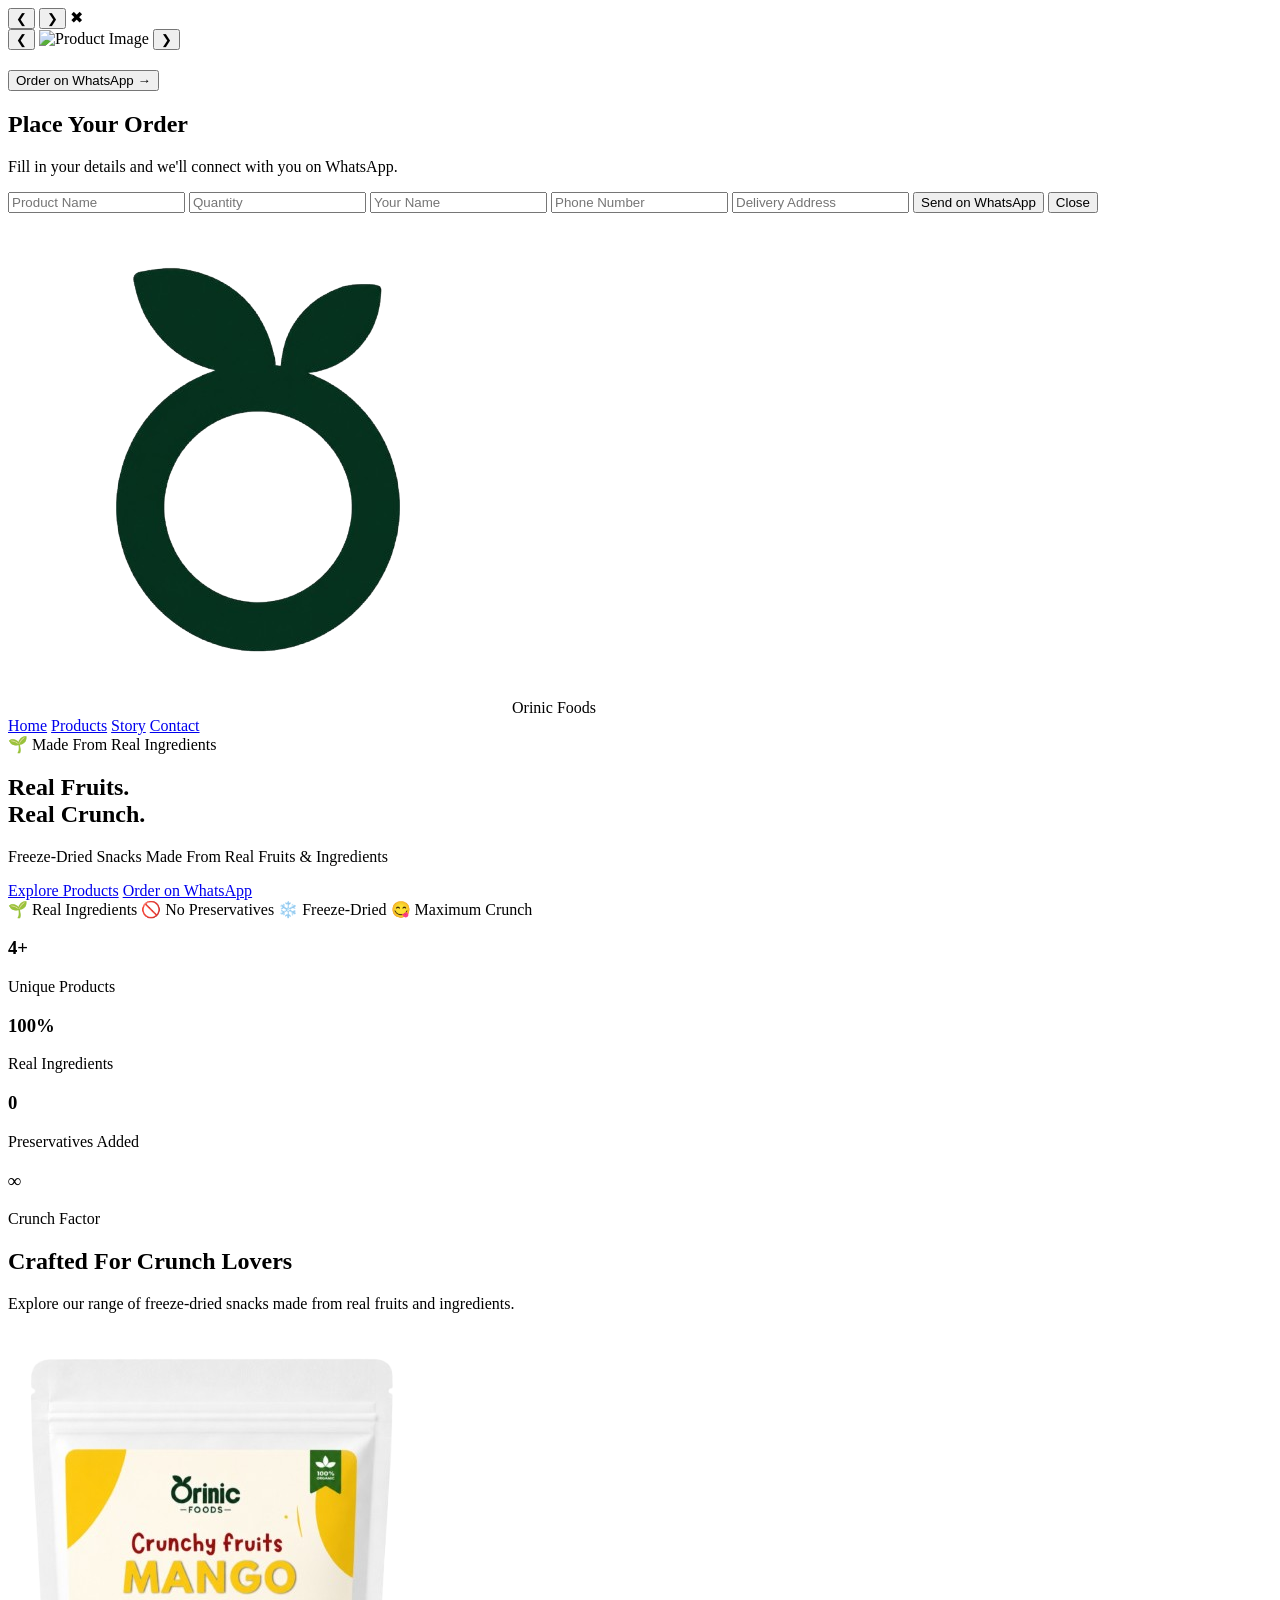
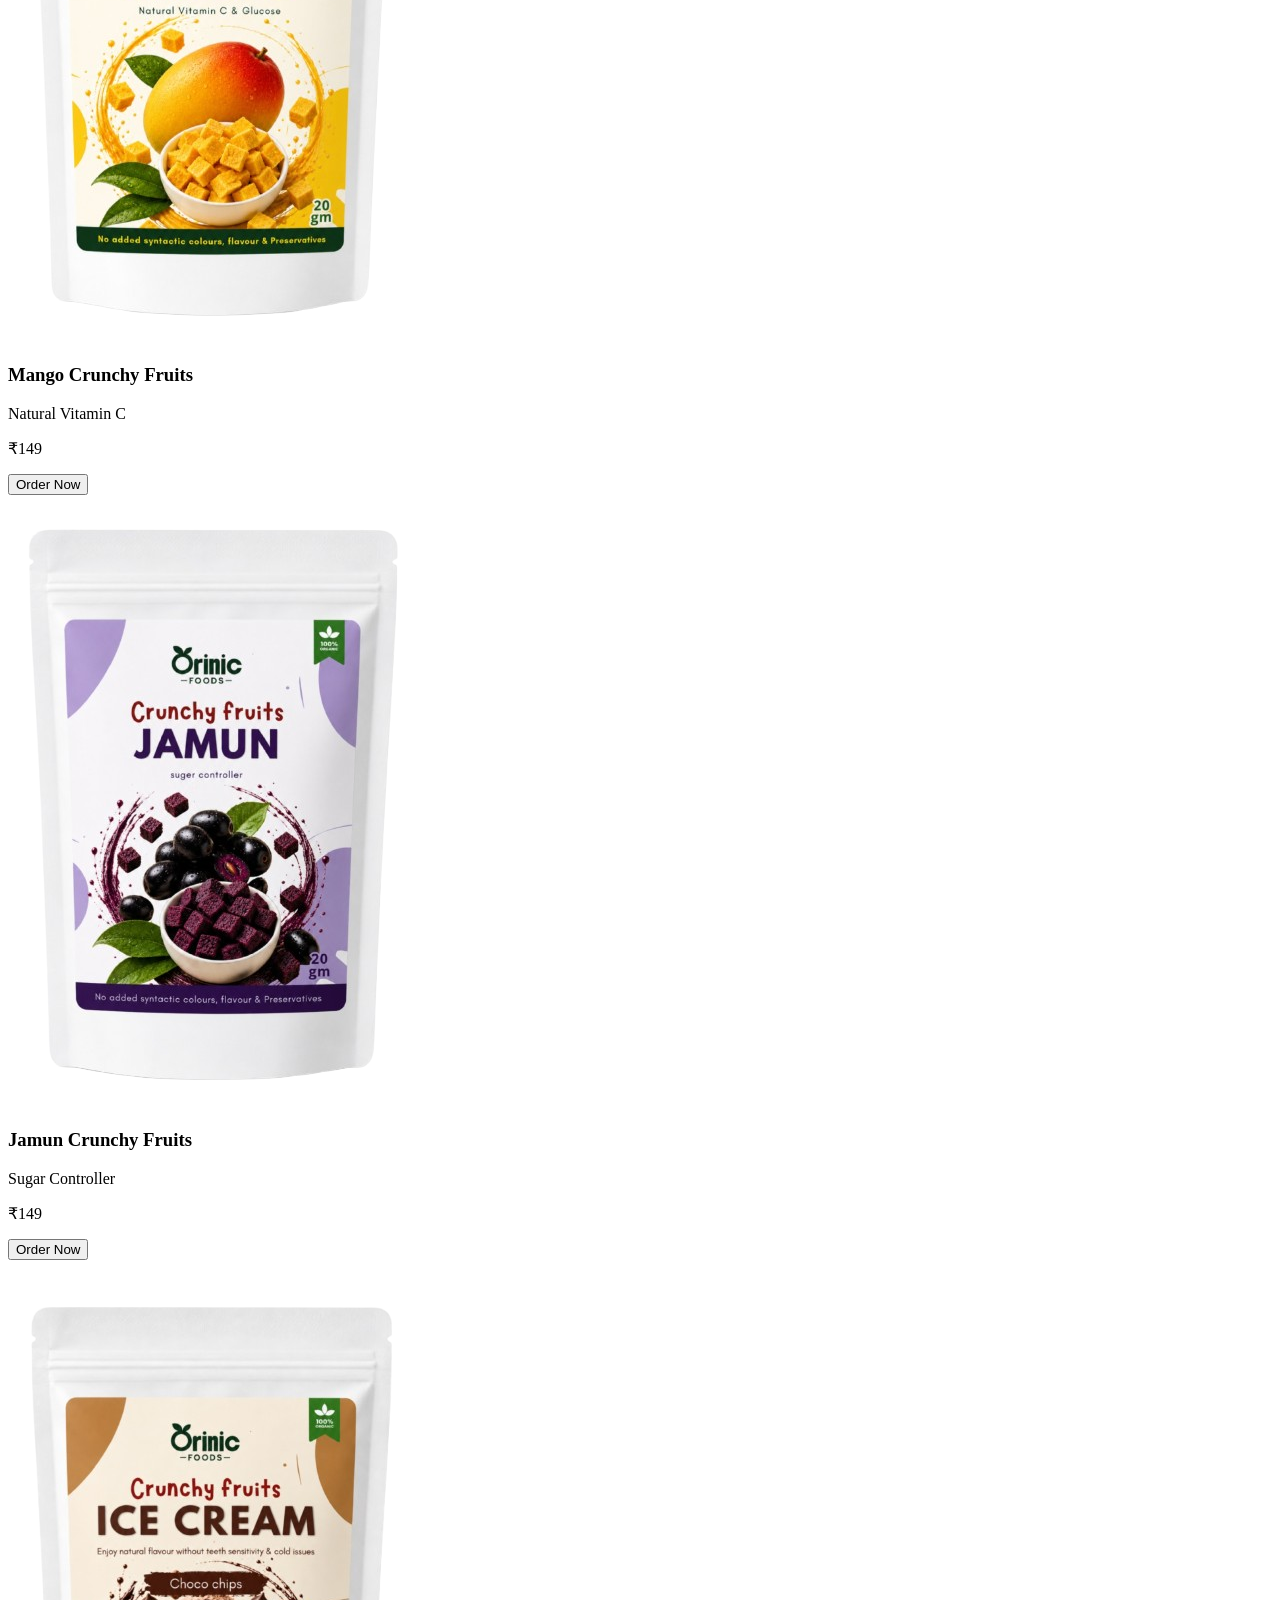
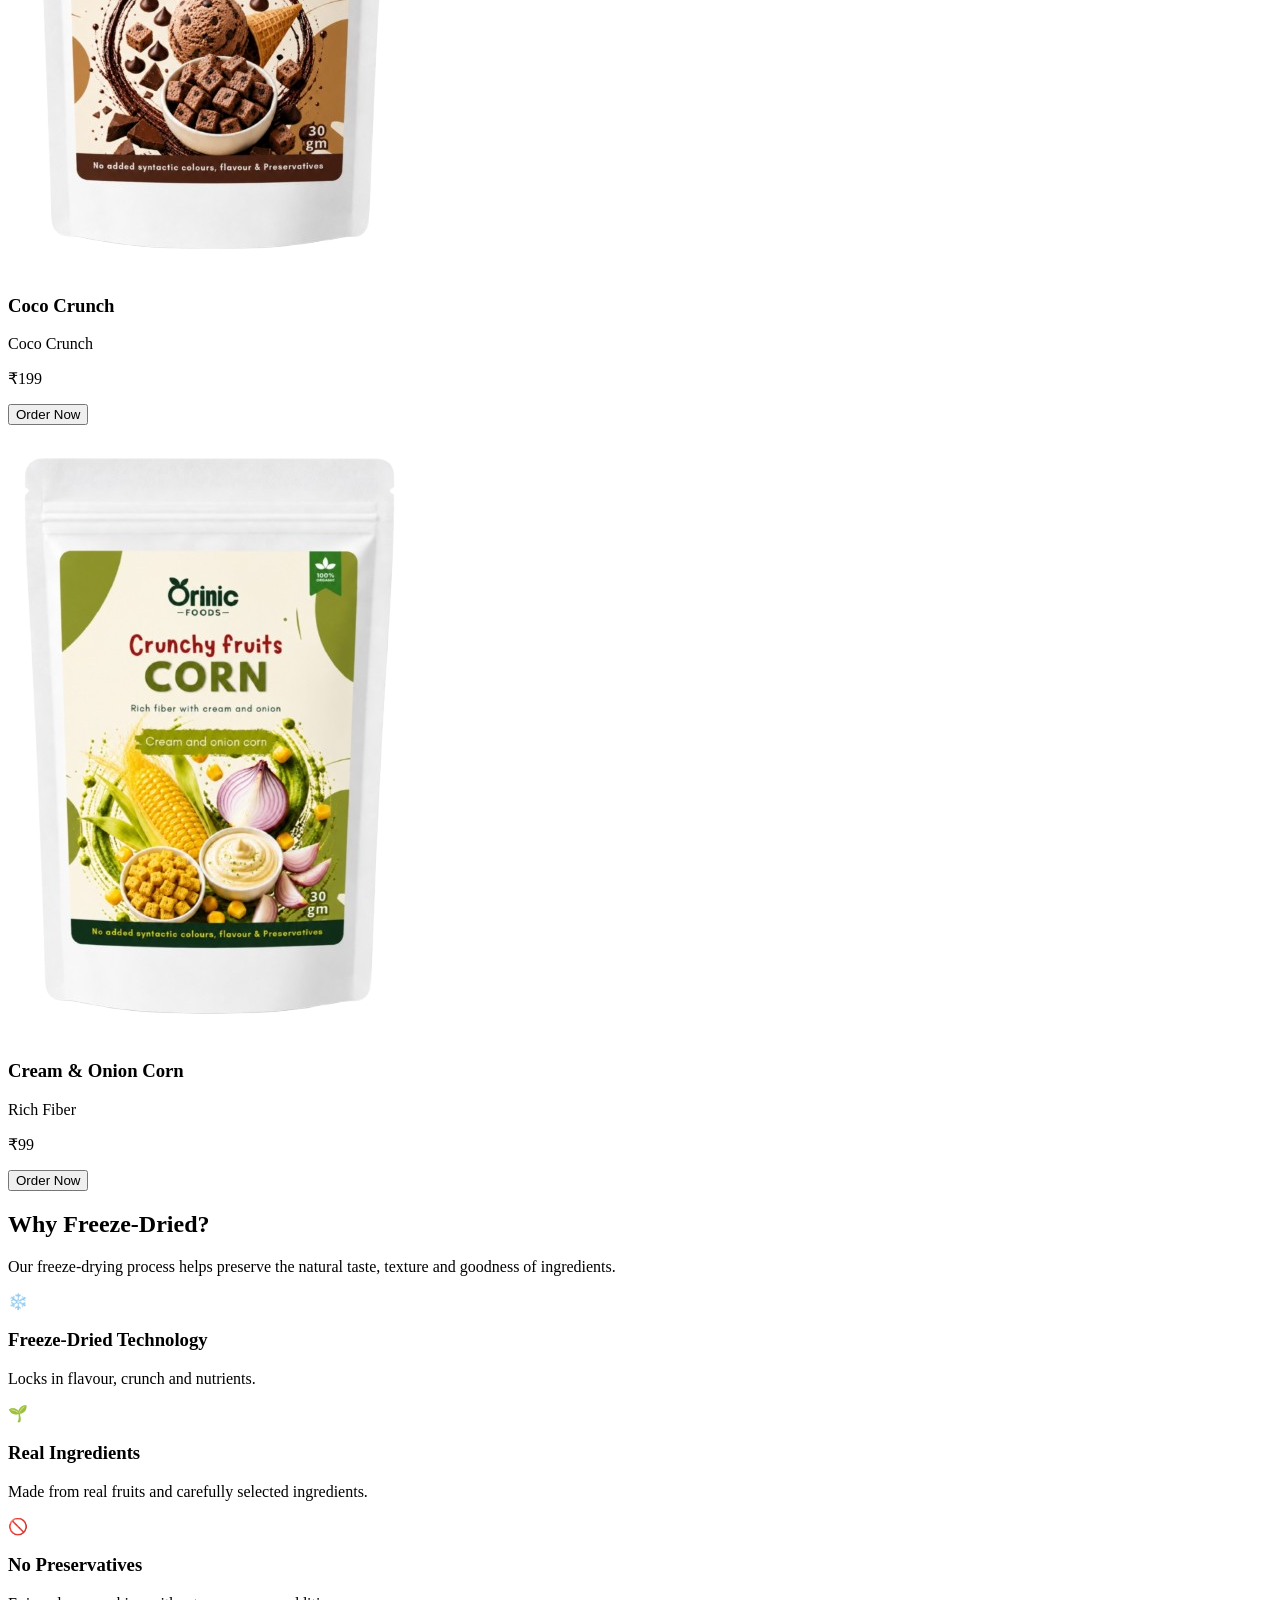
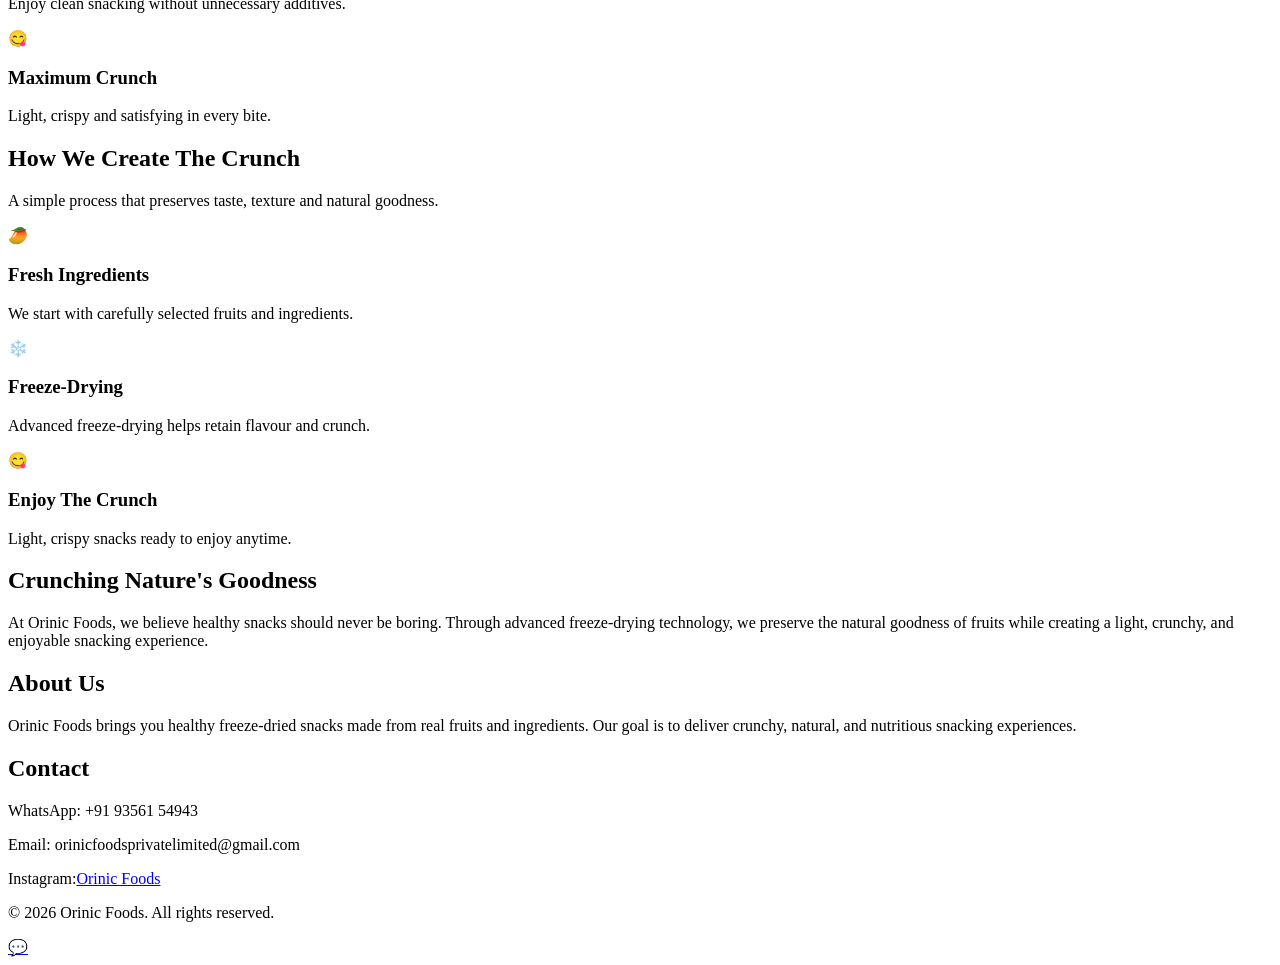
==== index.html @ 180bdda5 "Fix homepage filename for Vercel" ====
<!DOCTYPE html>
<html lang="en">
<head>
  <meta charset="UTF-8">
  <meta name="viewport" content="width=device-width, initial-scale=1.0">
  <link rel="icon" type="image/png" href="images/logo.png">
  <title>Orinic Foods</title>

  <link rel="stylesheet" href="style.css">

  <!-- Google Font (clean premium style) -->
  <link href="https://fonts.googleapis.com/css2?family=DM+Serif+Display&family=Inter:wght@300;400;500;600;700&display=swap" rel="stylesheet">
  <meta name="description" content="Orinic Foods - Healthy freeze dried crunchy snacks made from real fruits. Order now on WhatsApp.">
  <meta name="keywords" content="freeze dried snacks, healthy snacks, crunchy fruits, Orinic Foods">
  <meta name="author" content="Orinic Foods">
</head>

<body>

  <div id="detailsModal" class="modal">

  <div class="modal-content product-modal">
    <button id="prevProduct"
    class="product-switch-btn product-left">
    ❮
    </button>

    <button id="nextProduct"
    class="product-switch-btn product-right">
    ❯
    </button>

    <span class="close-btn"
    onclick="closeDetails()">✖</span>

    <div class="product-layout">

            <div class="product-gallery">

        <button id="prevImage" class="gallery-btn gallery-left">
          ❮
        </button>

        <img id="detailImage"
        class="main-product-image"
        src=""
        alt="Product Image">

        <button id="nextImage" class="gallery-btn gallery-right">
          ❯
        </button>

        <div class="gallery-dots">
          <span class="dot active"></span>
          <span class="dot"></span>
          <span class="dot"></span>
        </div>

      </div>

      <div class="product-info">

        <h2 id="detailTitle"></h2>

        <p id="detailPrice" class="price"></p>

        <p id="detailTagline"
        class="tagline"></p>

        <p id="detailDescription"
        class="description"></p>

        <div class="benefits-list"
        id="detailBenefits">
        </div>

        <button id="detailOrderBtn"
        class="btn primary">
          Order on WhatsApp →
        </button>

      </div>

    </div>

  </div>

  </div>

  <!-- WHATSAPP ORDER MODAL -->
  <div id="orderModal" class="modal">

    <div class="modal-content">

      <h2>Place Your Order</h2>

      <p class="order-subtitle">
      Fill in your details and we'll connect with you on WhatsApp.
      </p>

      <input type="text" id="productName" placeholder="Product Name">
      <input type="number" id="quantity" placeholder="Quantity">
      <input type="text" id="customerName" class="full-width" placeholder="Your Name">
      <input type="text" id="phone" placeholder="Phone Number">
      <input type="text" id="address" placeholder="Delivery Address">

      <button class="send-btn" onclick="sendWhatsApp()">Send on WhatsApp</button>
      <button class="close-order-btn" onclick="closeModal()">Close</button>

    </div>

  </div>
  <!-- NAVBAR -->
  <header class="navbar">
    <div class="logo">

    <img src="images/logo.png" alt="Orinic Foods">

    <span>Orinic Foods</span>

    </div>

    <nav>
      <a href="#">Home</a>
      <a href="#products">Products</a>
      <a href="#process">Story</a>
      <a href="#about">Contact</a>
    </nav>
  </header>


  <!-- HERO SECTION -->
  <section class="hero">
    
    <div class="hero-text">
      <div class="hero-badge">
      🌱 Made From Real Ingredients
      </div>

      <h1>
      Real Fruits.<br>
      Real Crunch.
      </h1>
      <p>Freeze-Dried Snacks Made From Real Fruits & Ingredients</p>

      <div class="hero-buttons">
        <a href="#products" class="btn primary">Explore Products</a>
        <a href="https://wa.me/9356154943" target="_blank" class="btn secondary">Order on WhatsApp</a>
      </div>

      <div class="hero-highlights">

        <span>🌱 Real Ingredients</span>

        <span>🚫 No Preservatives</span>

        <span>❄️ Freeze-Dried</span>

        <span>😋 Maximum Crunch</span>

      </div>

    </div>
    
  </section>

  <section class="trust-section">

  <div class="trust-item">
    <h3>4+</h3>
    <p>Unique Products</p>
  </div>

  <div class="trust-item">
    <h3>100%</h3>
    <p>Real Ingredients</p>
  </div>

  <div class="trust-item">
    <h3>0</h3>
    <p>Preservatives Added</p>
  </div>

  <div class="trust-item">
    <h3>∞</h3>
    <p>Crunch Factor</p>
  </div>

  </section>

  <!-- PRODUCTS -->
  <section id="products" class="products">

    <h2>Crafted For Crunch Lovers</h2>

    <p class="products-subtitle">
    Explore our range of freeze-dried snacks made from real fruits and ingredients.
    </p>

    <div class="product-grid">

      <div class="card"
        onclick="showDetails('mango')">
        <img src="images/Mango_pro.png" alt="Mango Crunchy Fruits">
        <h3>Mango Crunchy Fruits</h3>
        <p class="product-tag">
        Natural Vitamin C
        </p>

        <p>₹149</p>
        
        <button class="btn primary"
        onclick="event.stopPropagation(); showDetails('mango')">
        Order Now
        </button>

      </div>

      <div class="card"
        onclick="showDetails('jamun')">
        <img src="images/Jamun_pro.png" alt="Jamun Crunchy Fruits">
        <h3>Jamun Crunchy Fruits</h3>
        <p class="product-tag">
        Sugar Controller
        </p>
        <p>₹149</p>
        
        <button class="btn primary"
        onclick="event.stopPropagation(); showDetails('jamun')">
        Order Now
        </button>
      </div>

      <div class="card"
        onclick="showDetails('coco')">
        <img src="images/Coco_pro.png" alt="Coco Crunch">
        <h3>Coco Crunch</h3>
        <p class="product-tag">
        Coco Crunch
        </p>
        <p>₹199</p>
        
        <button class="btn primary"
        onclick="event.stopPropagation(); showDetails('coco')">
        Order Now
        </button>
        </div>

      <div class="card"
        onclick="showDetails('corn')">
        <img src="images/Corn_pro.png" alt="Cream & Onion Corn">
        <h3>Cream & Onion Corn</h3>
        <p class="product-tag">
        Rich Fiber
        </p>

        <p>₹99</p>
                
        <button class="btn primary"
        onclick="event.stopPropagation(); showDetails('corn')">
        Order Now
        </button>
        </div>

    </div>
  </section>

  <section class="benefits">

  <h2>Why Freeze-Dried?</h2>

  <p class="benefits-subtitle">
    Our freeze-drying process helps preserve the natural taste,
    texture and goodness of ingredients.
  </p>

  <div class="benefits-grid">

    <div class="benefit-card">
      <div class="benefit-icon">❄️</div>
      <h3>Freeze-Dried Technology</h3>
      <p>Locks in flavour, crunch and nutrients.</p>
    </div>

    <div class="benefit-card">
      <div class="benefit-icon">🌱</div>
      <h3>Real Ingredients</h3>
      <p>Made from real fruits and carefully selected ingredients.</p>
    </div>

    <div class="benefit-card">
      <div class="benefit-icon">🚫</div>
      <h3>No Preservatives</h3>
      <p>Enjoy clean snacking without unnecessary additives.</p>
    </div>

    <div class="benefit-card">
      <div class="benefit-icon">😋</div>
      <h3>Maximum Crunch</h3>
      <p>Light, crispy and satisfying in every bite.</p>
    </div>

  </div>

  </section>

  <section id="process" class="process">

  <h2>How We Create The Crunch</h2>

  <p class="process-subtitle">
    A simple process that preserves taste, texture and natural goodness.
  </p>

    <div class="process-grid">

      <div class="process-card">
        <div class="process-icon">🥭</div>
        <h3>Fresh Ingredients</h3>
        <p>
          We start with carefully selected fruits and ingredients.
        </p>
      </div>

      <div class="process-card">
        <div class="process-icon">❄️</div>
        <h3>Freeze-Drying</h3>
        <p>
          Advanced freeze-drying helps retain flavour and crunch.
        </p>
      </div>

      <div class="process-card">
        <div class="process-icon">😋</div>
        <h3>Enjoy The Crunch</h3>
        <p>
          Light, crispy snacks ready to enjoy anytime.
        </p>
      </div>

    </div>

  </section>

  <section class="story">

  <div class="story-content">

    <h2>Crunching Nature's Goodness</h2>
    <p>
      At Orinic Foods, we believe healthy snacks should never be boring.
      Through advanced freeze-drying technology, we preserve the natural
      goodness of fruits while creating a light, crunchy, and enjoyable
      snacking experience.
    </p>
    <div class="story-divider"></div>
  </div>

  </section>

  <!-- ABOUT -->
  <section id="about" class="about">
    <h2>About Us</h2>
    <p>
      Orinic Foods brings you healthy freeze-dried snacks made from real fruits and ingredients.
      Our goal is to deliver crunchy, natural, and nutritious snacking experiences.
    </p>
  </section>

  <!-- CONTACT -->
  <section id="contact" class="contact">
    <h2>Contact</h2>

    <p>WhatsApp: +91 93561 54943</p>
    <p>Email: orinicfoodsprivatelimited@gmail.com</p>
    <p>Instagram:<a href="https://www.instagram.com/orinicfoods" target="_blank">Orinic Foods</a></p>
  </section>


  <!-- FOOTER -->
  <footer>
    <p>© 2026 Orinic Foods. All rights reserved.</p>
  </footer>

<a class="whatsapp-float" href="https://wa.me/919356154943" target="_blank">
💬
</a>

<script src="script.js"></script>
</body>
</html>
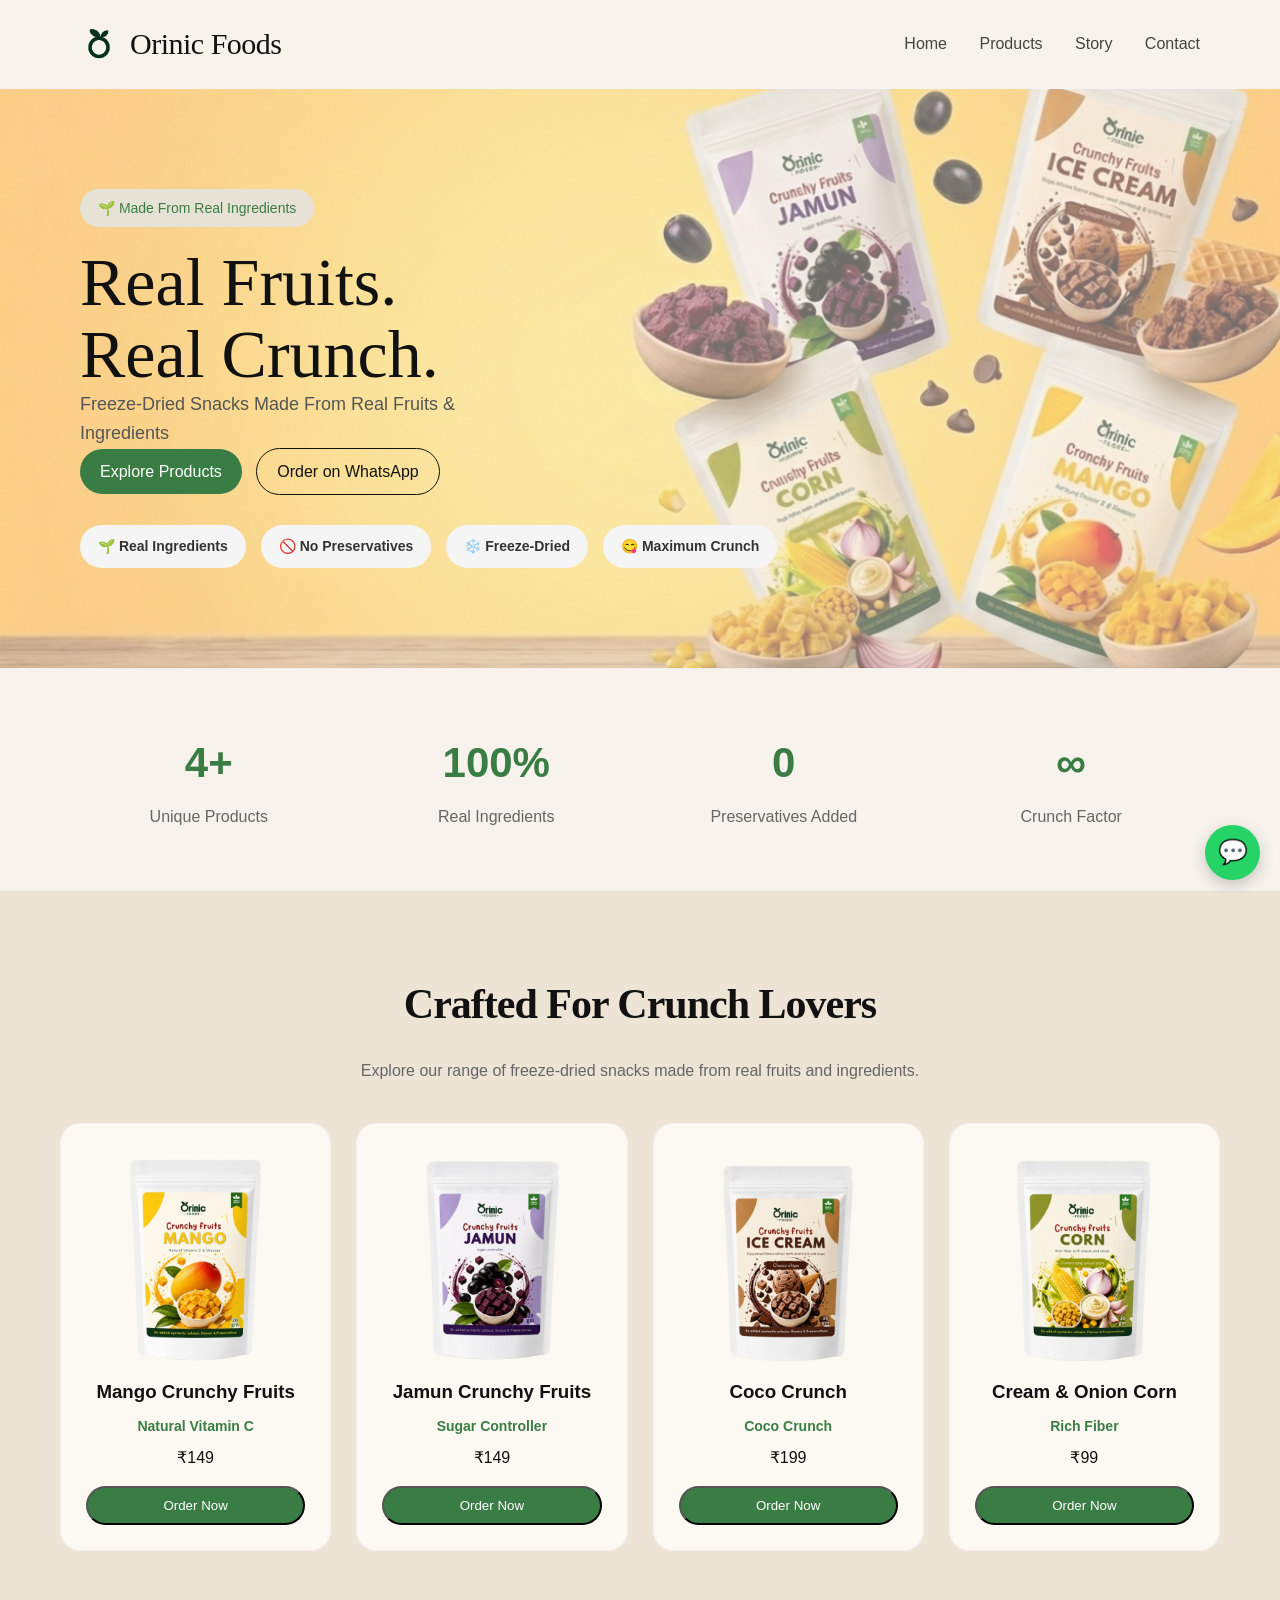
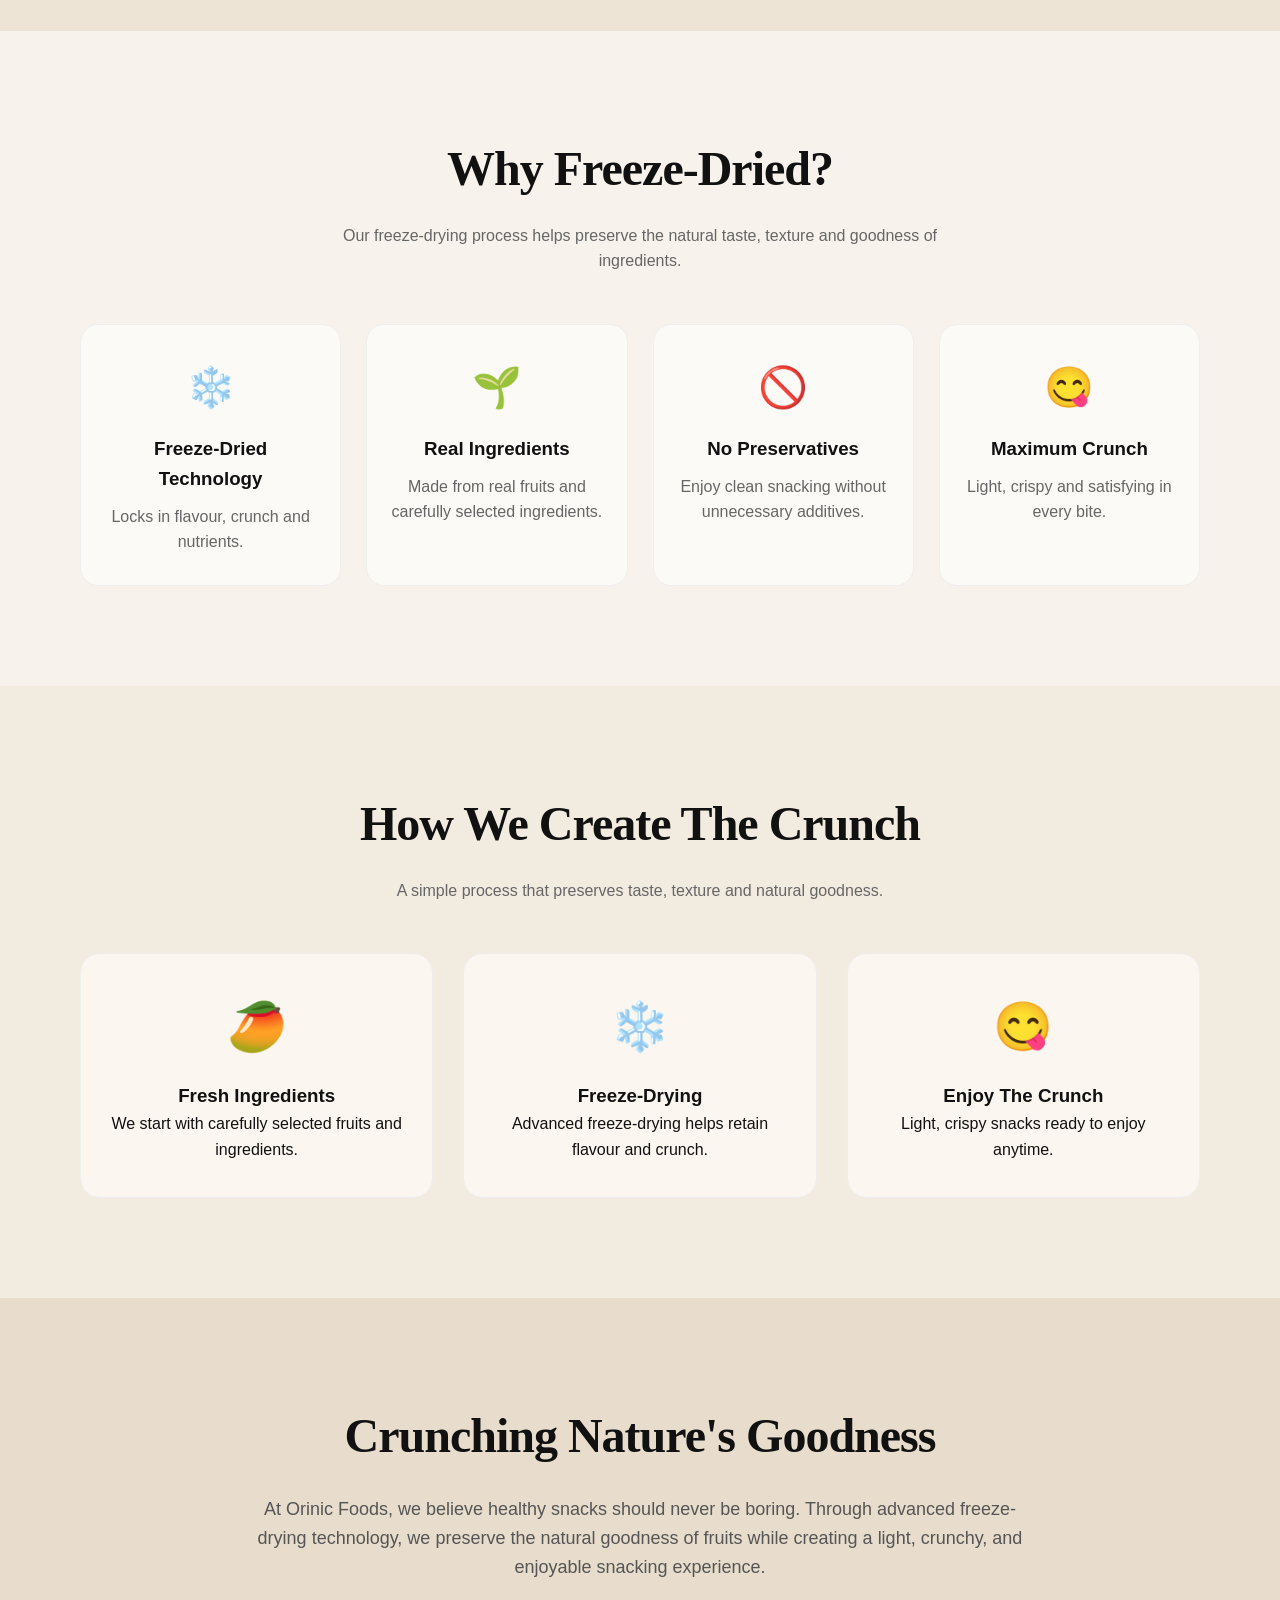
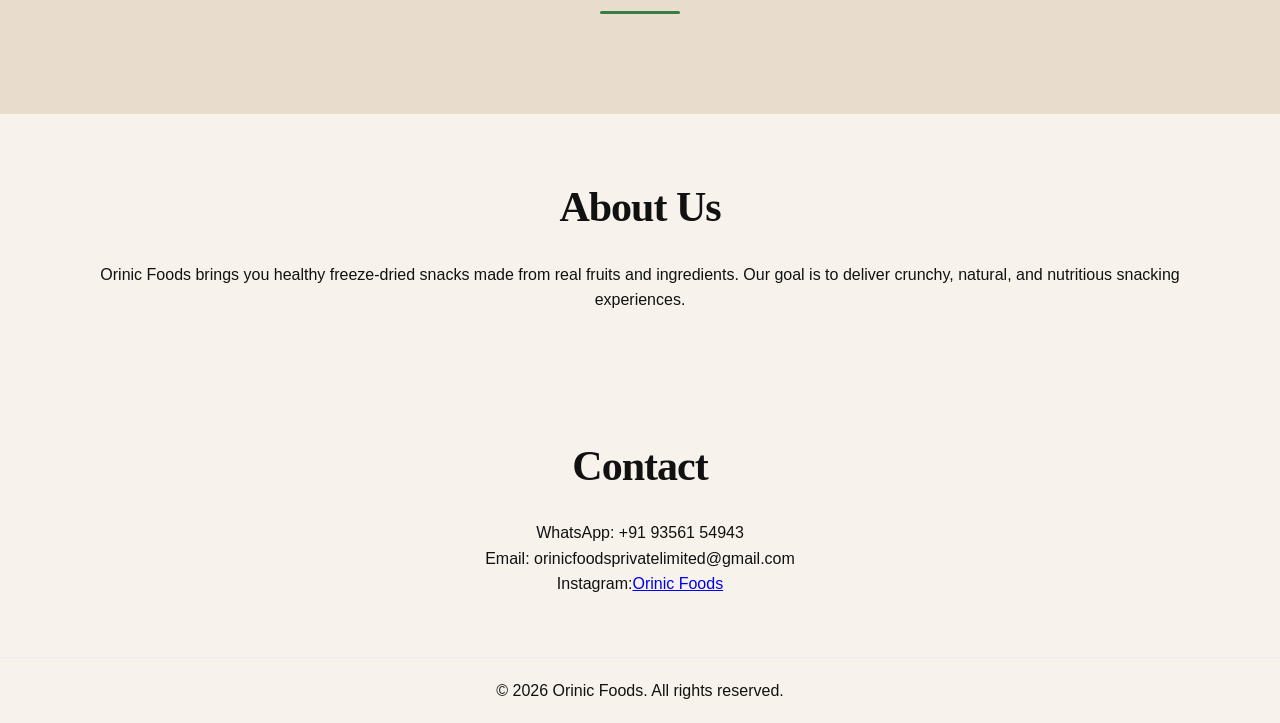
==== commit 570f90aa: "Fix CSS path for Vercel" ====
--- a/index.html
+++ b/index.html
@@ -6,7 +6,7 @@
   <link rel="icon" type="image/png" href="images/logo.png">
   <title>Orinic Foods</title>
 
-  <link rel="stylesheet" href="style.css">
+  <link rel="stylesheet" href="STYLE.CSS">
 
   <!-- Google Font (clean premium style) -->
   <link href="https://fonts.googleapis.com/css2?family=DM+Serif+Display&family=Inter:wght@300;400;500;600;700&display=swap" rel="stylesheet">
--- a/STYLE.CSS
+++ b/STYLE.CSS
@@ -0,0 +1,1085 @@
+* {
+  margin: 0;
+  padding: 0;
+  box-sizing: border-box;
+  font-family: 'Inter', sans-serif;
+}
+
+body {
+  background: #F7F3EC;
+  color: #111;
+  line-height: 1.6;
+}
+
+.products {
+  padding: 80px 60px;
+  text-align: center;
+  background:#EDE4D6;
+}
+
+.products h2 {
+  font-size: 32px;
+  margin-bottom: 40px;
+  font-weight: 600;
+}
+
+/* NAVBAR */
+.navbar{
+  display:flex;
+  justify-content:space-between;
+  align-items:center;
+  padding:20px 80px;
+  border-bottom:1px solid #f3f3f3;
+  background:rgba(247,243,236,0.9);
+  position:sticky;
+  top:0;
+  z-index:1000;
+  backdrop-filter: blur(10px);
+}
+
+.navbar .logo{
+  display:flex;
+  align-items:center;
+  gap:12px;
+  font-weight:700;
+  font-size:22px;
+  color:#111;
+}
+
+.navbar .logo img{
+  width:38px;
+  height:38px;
+  object-fit:contain;
+}
+
+.logo span{
+  font-family:'DM Serif Display', serif;
+  font-size:30px;
+  font-weight:400;
+  color:#111;
+  letter-spacing:-0.5px;
+}
+
+.navbar nav a{
+  margin-left:28px;
+  text-decoration:none;
+  color:#444;
+  font-weight:500;
+  transition:0.3s ease;
+}
+
+.navbar nav a:hover{
+  color:#3A7D44;
+}
+
+/* HERO */
+.hero {
+  display:flex;
+  justify-content:space-between;
+  align-items:center;
+  padding:100px 80px;
+  gap:50px;
+
+  background:
+  linear-gradient(
+    rgba(247,243,236,0.45),
+    rgba(247,243,236,0.45)
+  ),
+  url("images/Main_hero_img.png");
+
+  background-size:cover;
+  background-position:center;
+  background-repeat:no-repeat;
+
+}
+.hero-text h1 {
+  font-size: 68px;
+  font-family: 'DM Serif Display', serif;
+  font-weight: 400;
+  line-height: 1.05;
+}
+
+.hero-text p {
+  font-size: 18px;
+  color: #555;
+  max-width: 400px;
+}
+
+.hero-text{
+  position:relative;
+  z-index:2;
+}
+
+/* BUTTONS */
+.btn {
+  display: inline-block;
+  padding: 10px 20px;
+  margin-right: 10px;
+  text-decoration: none;
+  border-radius:50px;
+  transition:0.3s ease;
+  font-weight: 500;
+}
+
+.btn:hover{
+  transform:translateY(-2px);
+}
+
+h2{
+  letter-spacing:-1px;
+}
+
+.primary {
+  background:#3A7D44;
+  color: white;
+}
+
+.secondary {
+  border: 1px solid #111;
+  color: #111;
+}
+
+/* PRODUCTS */
+.product-grid {
+  display: grid;
+  grid-template-columns: repeat(4, 1fr);
+  gap: 25px;
+}
+
+.products-subtitle{
+  color:#666;
+  margin-bottom:40px;
+}
+
+.card{
+  background:#FCF8F2;
+  border-radius:20px;
+  padding:25px;
+  border:1px solid #f0f0f0;
+  transition:all 0.3s ease;
+  cursor:pointer;
+  overflow:hidden;
+  position:relative;
+}
+
+.card:hover{
+  transform:translateY(-20px);
+  box-shadow:
+  0 20px 40px rgba(58,125,68,0.12);
+}
+
+.card:hover h3{
+  color:#3A7D44;
+  transition:0.3s ease;
+}
+
+.card .btn{
+  width:100%;
+  margin-top:15px;
+}
+
+.card img{
+  width:100%;
+  height:220px;
+  object-fit:contain;
+  transition:0.3s ease;
+}
+
+.card:hover img{
+  transform:scale(1.05);
+}
+
+/* ABOUT + CONTACT */
+.about, .contact {
+  padding: 60px;
+  text-align: center;
+}
+
+/* FOOTER */
+footer {
+  text-align: center;
+  padding: 20px;
+  border-top: 1px solid #eee;
+}
+
+.modal {
+  display: none;
+  position: fixed;
+  top: 0;
+  left: 0;
+  width: 100%;
+  height: 100%;
+  background: rgba(0,0,0,0.6);
+  justify-content: center;
+  align-items: center;
+  z-index:9999;
+}
+
+.modal-content {
+  background:#FCF8F2;
+  width:760px;
+  min-height:auto;
+  max-width:95%;
+  padding:45px;
+  border-radius:28px;
+
+  border:1px solid rgba(58,125,68,0.08);
+
+  box-shadow:
+  0 30px 60px rgba(0,0,0,0.15);
+}
+
+#orderModal input{
+  padding:12px 16px;
+  height:56px;
+
+  border:1px solid #E5DDD1;
+
+  border-radius:14px;
+
+  background:#FCFAF6;
+
+  font-size:15px;
+
+  transition:0.3s ease;
+}
+
+#address{
+  grid-column:1 / -1;
+}
+
+#orderModal input:focus{
+  outline:none;
+
+  border-color:#3A7D44;
+
+  box-shadow:0 0 0 4px rgba(58,125,68,0.08);
+}
+
+#orderModal button{
+  height:65px;
+  padding:0 22px; 
+
+  border:none;
+
+  border-radius:18px;
+
+  font-size:18px;
+
+  font-weight:600;
+
+  cursor:pointer;
+
+  transition:0.3s ease;
+}
+
+.order-subtitle{
+  color:#666;
+  font-size:16px;
+  margin-top:10px;
+  margin-bottom:30px;
+}
+
+.full-width{
+  grid-column:1 / -1;
+}
+
+.send-btn{
+  background:#3A7D44;
+  width:100%;
+  color:white;
+}
+
+.send-btn:hover{
+  transform:translateY(-2px);
+
+  box-shadow:0 10px 20px rgba(58,125,68,0.20);
+}
+
+.close-order-btn{
+  background:#E8DFD1 ;
+  color:#111 ;
+  width:100%;
+}
+
+.close-order-btn:hover{
+  background:#E5DDD1;
+}
+
+#orderModal .modal-content{
+  width:620px;
+  max-width:90%;
+  display:grid;
+  grid-template-columns:1fr 1fr;
+  gap:15px;
+}
+
+#orderModal h2{
+  grid-column:1 / -1;
+}
+
+.whatsapp-float {
+  position: fixed;
+  bottom: 20px;
+  right: 20px;
+  background: #25D366;
+  color: white;
+  font-size: 24px;
+  width: 55px;
+  height: 55px;
+  border-radius: 50%;
+  display: flex;
+  justify-content: center;
+  align-items: center;
+  text-decoration: none;
+  box-shadow: 0 5px 15px rgba(0,0,0,0.2);
+}
+
+html {
+  scroll-behavior: smooth;
+}
+
+/* FONTS */
+
+.hero-text h1,
+.products h2,
+.about h2,
+.contact h2 {
+  font-family: 'DM Serif Display', serif;
+}
+
+.products h2,
+.about h2,
+.contact h2 {
+  font-size: 42px;
+  margin-bottom: 20px;
+}
+
+.story{
+  padding:100px 80px;
+  text-align:center;
+  background:#E8DDCC;
+}
+
+.story h2{
+  font-family:'DM Serif Display', serif;
+  font-size:48px;
+  margin-bottom:20px;
+}
+
+.story p{
+  max-width:800px;
+  margin:auto;
+  font-size:18px;
+  color:#555;
+}
+
+.story-divider{
+  width:80px;
+  height:3px;
+  background:#3A7D44;
+  margin:30px auto 0;
+  border-radius:10px;
+}
+
+.benefits{
+  padding:100px 80px;
+  text-align:center;
+}
+
+.benefits h2{
+  font-family:'DM Serif Display', serif;
+  font-size:48px;
+  margin-bottom:15px;
+}
+
+.benefits-subtitle{
+  color:#666;
+  max-width:650px;
+  margin:0 auto 50px;
+}
+
+.benefits-grid{
+  display:grid;
+  grid-template-columns:repeat(4,1fr);
+  gap:25px;
+}
+
+.benefit-card{
+  background:#FCFAF6;
+  border:1px solid #eee;
+  border-radius:18px;
+  padding:30px 20px;
+  transition:0.3s ease;
+}
+
+.benefit-card:hover{
+  transform:translateY(-8px);
+  box-shadow:0 12px 30px rgba(0,0,0,0.08);
+  border-color:#D6E7D8;
+}
+
+.benefit-icon{
+  font-size:40px;
+  margin-bottom:15px;
+}
+
+.benefit-card h3{
+  margin-bottom:10px;
+}
+
+.benefit-card p{
+  color:#666;
+}
+
+.product-modal{
+  position: relative;
+  z-index:10000;
+}
+
+.close-btn{
+  position:absolute;
+  top:20px;
+  right:20px;
+
+  width:40px;
+  height:40px;
+
+  display:flex;
+  align-items:center;
+  justify-content:center;
+
+  background:#EFE7DA;
+
+  border-radius:50%;
+
+  font-size:18px;
+
+  transition:0.3s ease;
+}
+
+.product-switch-btn{
+
+  position:absolute;
+
+  top:50%;
+
+  transform:translateY(-50%);
+
+  width:55px;
+  height:55px;
+
+  border:none;
+
+  border-radius:50%;
+
+  background:#FCF8F2;
+
+  color:#3A7D44;
+
+  font-size:28px;
+
+  font-weight:700;
+
+  cursor:pointer;
+
+  z-index:10001;
+
+  box-shadow:
+  0 10px 25px rgba(0,0,0,0.10);
+
+  transition:0.3s ease;
+}
+
+.product-switch-btn:hover{
+
+  background:#3A7D44;
+
+  color:white;
+
+  transform:
+  translateY(-50%)
+  scale(1.08);
+}
+
+.product-left{
+  left:-80px;
+}
+
+.product-right{
+  right:-80px;
+}
+
+.product-modal{
+  position:relative;
+  overflow:visible;
+}
+
+.close-btn:hover{
+  background:#3A7D44;
+  color:white;
+}
+
+.product-layout{
+  display:flex;
+  gap:40px;
+  align-items:flex-start;
+}
+
+.product-gallery{
+  flex:1;
+  background:#F6F0E6;
+  border-radius:24px;
+  padding:15px;
+  position:relative;
+  overflow:visible;
+}
+
+.main-product-image{
+  width:100%;
+  height:580px;
+  object-fit:contain;
+  display:block;
+  margin:auto;
+}
+
+.product-info{
+  flex:1;
+}
+
+#detailOrderBtn{
+  width:240px;
+
+  display:block;
+
+  margin:30px auto 0;
+
+  padding:12px 22px;
+
+  background:#3A7D44;
+
+  color:white;
+
+  border:none;
+
+  border-radius:999px;
+
+  font-size:15px;
+
+  font-weight:700;
+
+  cursor:pointer;
+
+  box-shadow:
+  0 12px 30px rgba(58,125,68,0.25);
+
+  transition:0.3s ease;
+}
+
+#detailOrderBtn:hover{
+  transform:translateY(-3px);
+  box-shadow:
+  0 18px 40px rgba(58,125,68,0.35);
+
+  background:linear-gradient(
+    135deg,
+    #2F6637,
+    #3A7D44
+  );
+}
+
+.product-info h2{
+  font-family:'DM Serif Display', serif;
+  font-size:40px;
+  line-height:1.1;
+  margin-bottom:10px;
+}
+
+.price{
+  font-size:28px;
+  font-weight:700;
+  color:#3A7D44;
+
+  margin-bottom:20px;
+}
+
+.tagline{
+  font-weight:600;
+  margin-bottom:15px;
+}
+
+.description{
+  color:#666;
+  font-size:16px;
+  line-height:1.7;
+  margin-bottom:20px;
+  min-height:82px;
+}
+
+.benefits-list{
+  display:flex;
+  flex-wrap:wrap;
+  gap:10px;
+  margin-bottom:25px;
+
+  min-height:180px;
+}
+
+.benefits-list p{
+  margin-bottom:10px;
+}
+
+.benefit-item{
+  background:#EFE7DA;
+
+  color:#3A7D44;
+
+  padding:10px 16px;
+
+  border-radius:999px;
+
+  font-size:13px;
+
+  font-weight:600;
+
+  letter-spacing:0.3px;
+}
+
+.hero-badge{
+  display:inline-block;
+  padding:8px 18px;
+  background:#E7E2D6;
+  color:#3A7D44;
+  border-radius:30px;
+  font-size:14px;
+  margin-bottom:20px;
+}
+
+.product-tag{
+  color:#3A7D44;
+  font-weight:600;
+  font-size:14px;
+  margin:8px 0;
+}
+
+.hero-highlights{
+  display:flex;
+  gap:15px;
+  flex-wrap:wrap;
+  margin-top:30px;
+}
+
+.hero-highlights span{
+  background:#f5f5f5;
+  padding:10px 18px;
+  border-radius:30px;
+  font-size:14px;
+  font-weight:600;
+  color:#333;
+}
+
+.trust-section{
+  display:grid;
+  grid-template-columns:repeat(4,1fr);
+  gap:30px;
+  padding:60px 80px;
+  background:#F7F3EC;
+  border-top:1px solid #f0f0f0;
+  border-bottom:1px solid #f0f0f0;
+}
+
+.trust-item{
+  text-align:center;
+}
+
+.trust-item h3{
+  font-size:42px;
+  color:#3A7D44;
+  font-weight:700;
+  margin-bottom:8px;
+}
+
+.trust-item p{
+  color:#666;
+  font-weight:500;
+}
+
+.process{
+  padding:100px 80px;
+  text-align:center;
+  background:#F2EBE0;
+}
+
+.process h2{
+  font-family:'DM Serif Display', serif;
+  font-size:48px;
+  margin-bottom:15px;
+}
+
+.process-subtitle{
+  color:#666;
+  max-width:650px;
+  margin:0 auto 50px;
+}
+
+.process-grid{
+  display:grid;
+  grid-template-columns:repeat(3,1fr);
+  gap:30px;
+}
+
+.process-card{
+  background:#FBF7F0;
+  border-radius:20px;
+  padding:35px 25px;
+  border:1px solid #eee;
+  transition:0.3s ease;
+}
+
+.process-card:hover{
+  transform:translateY(-8px);
+  box-shadow:0 12px 30px rgba(0,0,0,0.08);
+}
+
+.process-icon{
+  font-size:48px;
+  margin-bottom:15px;
+}
+
+.gallery-btn{
+  position:absolute;
+  top:50%;
+  transform:translateY(-50%);
+  border:none;
+  border-radius:50%;
+  background:transparent;
+  box-shadow:none;
+  font-size:38px;
+  width:auto;
+  height:auto;
+  color:#3A7D44;
+  font-size:20px;
+  font-weight:700;
+  cursor:pointer;
+  z-index:10;
+  box-shadow:0 4px 15px rgba(0,0,0,0.1);
+  transition:0.3s ease;
+}
+
+.gallery-left{
+  left:-25px;
+}
+
+.gallery-right{
+  right:-25px;
+}
+
+.gallery-btn:hover{
+  background:transparent;
+  color:#3A7D44;
+  transform:translateY(-50%) scale(1.15);
+}
+
+.gallery-dots{
+  display:flex;
+  justify-content:center;
+  gap:8px;
+  margin-top:15px;
+}
+
+.dot{
+  width:10px;
+  height:10px;
+  border-radius:50%;
+  background:#D5CCBE;
+}
+
+.dot.active{
+  background:#3A7D44;
+}
+
+.gallery-btn{
+  box-shadow:
+  0 6px 15px rgba(0,0,0,0.08);
+}
+.dot{
+  transition:0.3s ease;
+}
+
+/* =========================
+   MOBILE LAYOUT
+========================= */
+
+@media (max-width: 768px){
+
+  /* NAVBAR */
+
+  .navbar{
+    padding:15px 20px;
+    flex-direction:column;
+    gap:12px;
+  }
+
+  .navbar nav{
+    display:flex;
+    flex-wrap:wrap;
+    justify-content:center;
+    gap:15px;
+  }
+
+  .navbar nav a{
+    margin-left:0;
+  }
+
+  .logo span{
+    font-size:24px;
+  }
+
+  /* HERO */
+
+  .hero{
+    padding:60px 20px;
+    text-align:center;
+    min-height:70vh;
+  }
+
+  .hero-text h1{
+    font-size:42px;
+    line-height:1.1;
+  }
+
+  .hero-text p{
+    max-width:100%;
+    margin:auto;
+  }
+
+  .hero-buttons{
+    display:flex;
+    flex-direction:column;
+    gap:12px;
+    margin-top:20px;
+  }
+
+  .hero-buttons .btn{
+    width:100%;
+    margin:0;
+  }
+
+  .hero-highlights{
+    justify-content:center;
+  }
+
+  /* SECTIONS */
+
+  .products,
+  .benefits,
+  .process,
+  .story,
+  .about,
+  .contact{
+    padding:60px 20px;
+  }
+
+  /* PRODUCTS */
+
+  .product-grid{
+    grid-template-columns:1fr;
+  }
+
+  .card{
+    padding:30px;
+  }
+
+  .card img{
+    height:260px;
+  }
+
+  /* TRUST */
+
+  .trust-section{
+    padding:40px 20px;
+    grid-template-columns:repeat(2,1fr);
+    gap:20px;
+  }
+
+  /* BENEFITS */
+
+  .benefits-grid{
+    grid-template-columns:1fr;
+  }
+
+  .benefits-list{
+    display:grid;
+    grid-template-columns:1fr 1fr;
+    gap:10px;
+    min-height:auto;
+  }
+
+  .benefit-item{
+    text-align:center;
+    padding:12px;
+    font-size:12px;
+  }
+
+  /* PROCESS */
+
+  .process-grid{
+    grid-template-columns:1fr;
+  }
+
+  /* PRODUCT MODAL */
+
+  .modal-content.product-modal{
+    width:95%;
+    padding:20px;
+    max-height:90vh;
+    overflow-y:auto;
+    border-radius:24px 24px 0 0;
+  }
+
+  .product-layout{
+    flex-direction:column;
+  }
+
+  .product-gallery{
+    width:100%;
+  }
+
+  .main-product-image{
+    height:340px;
+  }
+
+  .product-info{
+    width:100%;
+    text-align:center;
+  }
+
+  .product-info h2{
+    font-size:30px;
+  }
+
+  /* PRODUCT SWITCH BUTTONS */
+
+  .product-info h2{
+    font-size:28px;
+  }
+
+  .product-left{
+    left:10px;
+  }
+
+  .product-right{
+    right:10px;
+  }
+
+  .product-switch-btn{
+    width:42px;
+    height:42px;
+    font-size:20px;
+    background:rgba(255,255,255,0.95);
+    backdrop-filter:blur(8px);
+  }
+
+  /* IMAGE ARROWS */
+
+  .gallery-left{
+    left:5px;
+  }
+
+  .gallery-right{
+    right:5px;
+  }
+
+  .gallery-btn{
+    font-size:26px;
+  }
+
+  /* ORDER FORM */
+
+  #orderModal .modal-content{
+    grid-template-columns:1fr;
+  }
+
+  .full-width{
+    grid-column:auto;
+  }
+
+  #detailOrderBtn{
+    width:100%;
+  }
+  .price{
+    margin-bottom:12px;
+  }
+  .whatsapp-float{
+    width:65px;
+    height:65px;
+    font-size:28px;
+  }
+
+  .product-modal{
+  width:95%;
+  max-height:90vh;
+  overflow-y:auto;
+  padding:20px;
+}
+
+.product-layout{
+  flex-direction:column;
+  gap:20px;
+}
+
+.product-gallery{
+  width:100%;
+  padding:10px;
+}
+
+.main-product-image{
+  width:100%;
+  height:320px;
+  object-fit:contain;
+}
+
+.product-info{
+  width:100%;
+}
+
+.product-info h2{
+  font-size:30px;
+  text-align:center;
+}
+
+.price{
+  text-align:center;
+  font-size:24px;
+  margin-bottom:12px;
+}
+
+.tagline{
+  text-align:center;
+}
+
+.description{
+  text-align:center;
+  min-height:auto;
+  margin-bottom:20px;
+}
+
+.benefits-list{
+  display:grid;
+  grid-template-columns:1fr 1fr;
+  gap:10px;
+  min-height:auto;
+}
+
+.benefit-item{
+  text-align:center;
+  font-size:12px;
+  padding:10px;
+}
+
+#detailOrderBtn{
+  width:100%;
+  margin-top:20px;
+}
+
+}
